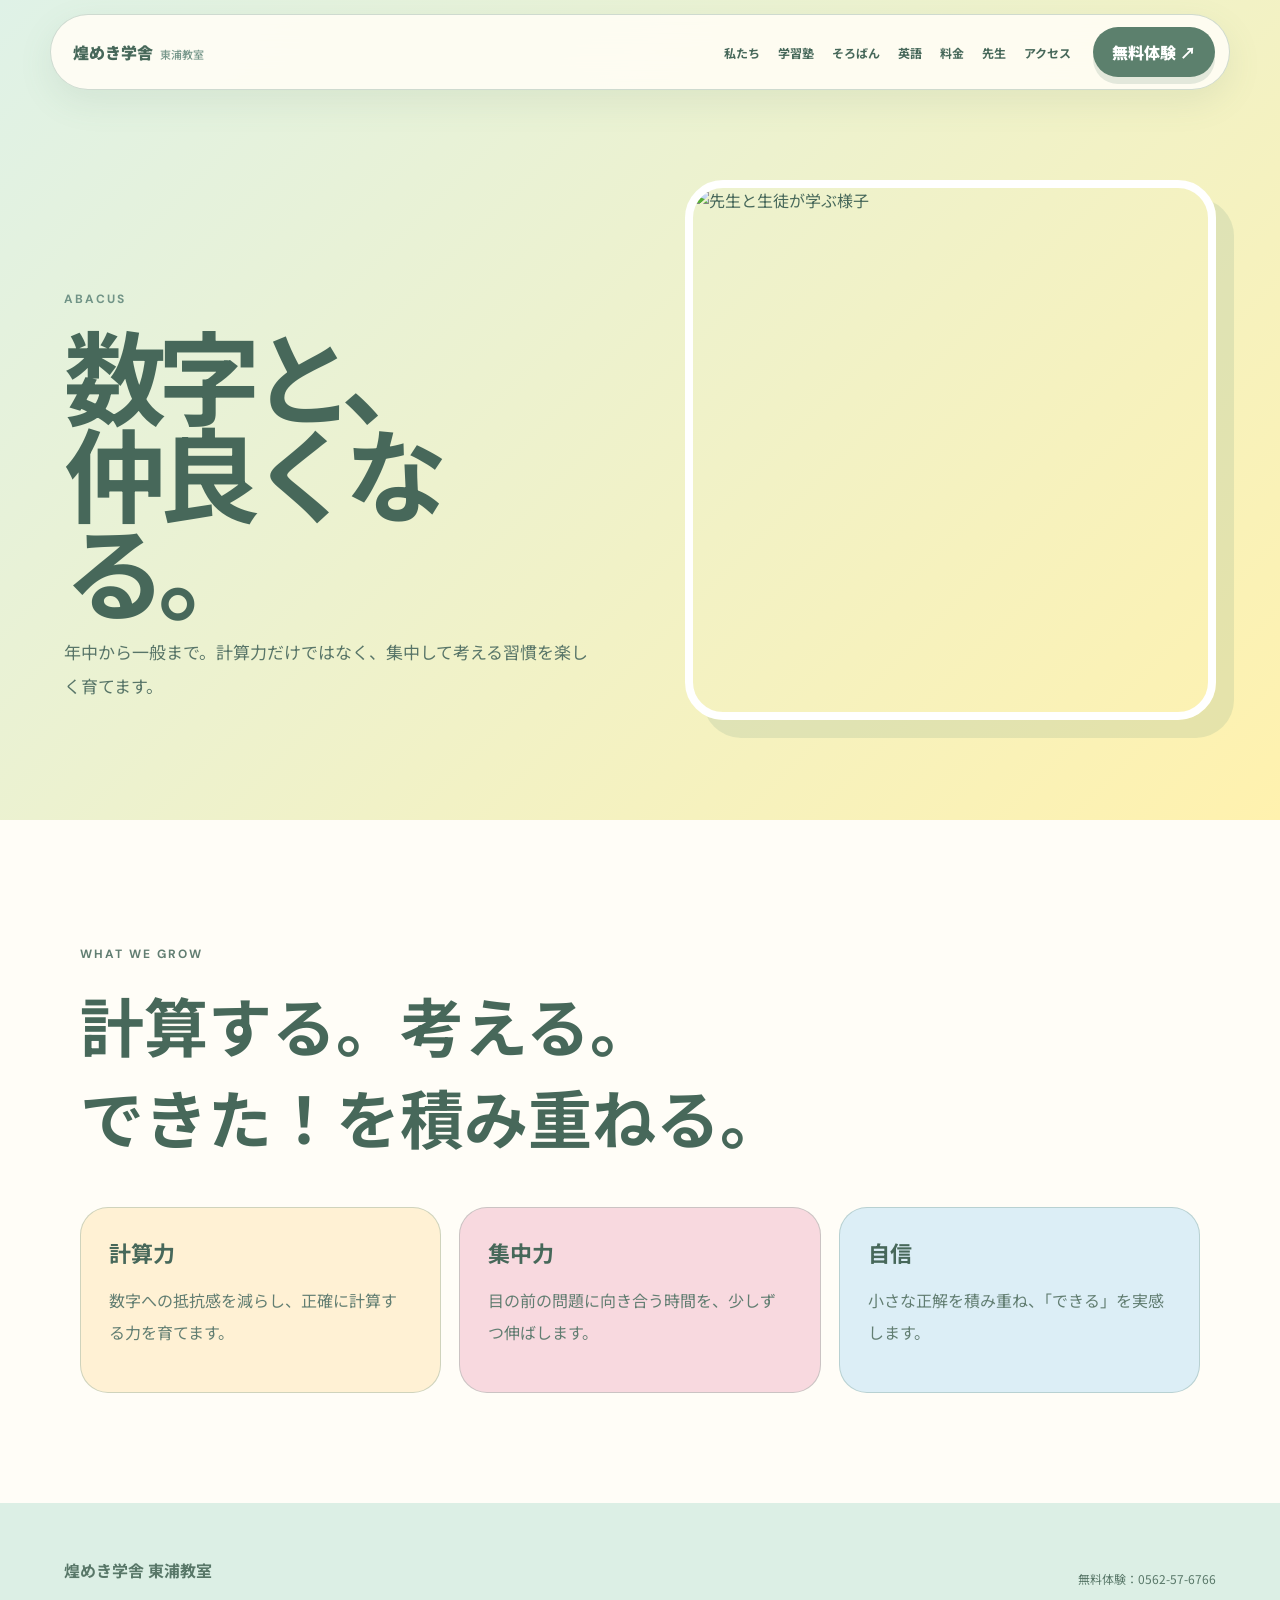
==== abacus.html @ 32fe909f "Add abacus page" ====
<!doctype html><html lang="ja"><head><meta charset="utf-8"><meta name="viewport" content="width=device-width,initial-scale=1"><title>そろばん｜煌めき学舎 東浦教室</title><link rel="stylesheet" href="style.css"></head><body><header class="nav"><a class="brand" href="index.html">煌めき学舎<span>東浦教室</span></a><nav><a href="about.html">私たち</a><a href="study.html">学習塾</a><a href="abacus.html">そろばん</a><a href="english.html">英語</a><a href="price.html">料金</a><a href="teacher.html">先生</a><a href="access.html">アクセス</a></nav><a class="cta" href="tel:0562-57-6766">無料体験 ↗</a><button class="menu">☰</button></header><main><section class="page-hero"><div class="reveal"><p class="eyebrow">ABACUS</p><h1>数字と、<br>仲良くなる。</h1><p class="lead">年中から一般まで。計算力だけではなく、集中して考える習慣を楽しく育てます。</p></div><div class="page-photo"><img src="https://images.pexels.com/photos/8617622/pexels-photo-8617622.jpeg?auto=compress&cs=tinysrgb&w=1400" alt="先生と生徒が学ぶ様子"></div></section><section class="content"><p class="eyebrow">WHAT WE GROW</p><h2>計算する。考える。<br><em>できた！を積み重ねる。</em></h2><div class="info-grid"><article class="info-card"><h3>計算力</h3><p>数字への抵抗感を減らし、正確に計算する力を育てます。</p></article><article class="info-card"><h3>集中力</h3><p>目の前の問題に向き合う時間を、少しずつ伸ばします。</p></article><article class="info-card"><h3>自信</h3><p>小さな正解を積み重ね、「できる」を実感します。</p></article></div></section></main><footer><b>煌めき学舎 東浦教室</b><p>無料体験：0562-57-6766</p></footer><script src="script.js"></script></body></html>
---- style.css ----
@import url('https://fonts.googleapis.com/css2?family=DM+Sans:wght@500;700&family=Noto+Sans+JP:wght@400;500;700;900&display=swap');:root{--ink:#47685a;--deep:#5c806d;--paper:#fffdf7;--yellow:#ffe48d;--mint:#dff2e7;--pink:#f8d9df;--blue:#dceef6;--cream:#fff1d4;--line:#71978955;--ease:cubic-bezier(.2,.8,.2,1)}*{box-sizing:border-box}html{scroll-behavior:smooth}body{margin:0;background:var(--paper);color:var(--ink);font-family:'Noto Sans JP',sans-serif;overflow-x:hidden}a{color:inherit;text-decoration:none}img{display:block;width:100%;height:100%;object-fit:cover}.nav{position:fixed;z-index:50;top:14px;left:50%;transform:translateX(-50%);width:min(1180px,calc(100% - 28px));display:flex;align-items:center;gap:22px;padding:12px 14px 12px 22px;background:#fffdf5e9;border:1px solid var(--line);border-radius:999px;backdrop-filter:blur(18px);box-shadow:0 12px 35px #5c806d1c}.brand{font-weight:900;font-size:16px;white-space:nowrap}.brand span{font-weight:500;font-size:11px;margin-left:7px;color:#77978b}.nav nav{display:flex;gap:18px;margin-left:auto}.nav nav a{font-size:12px;font-weight:700;transition:.25s}.nav nav a:hover{color:#df8797}.cta{display:inline-flex;align-items:center;justify-content:center;padding:13px 19px;background:var(--deep);color:#fff;border-radius:999px;font-weight:900;white-space:nowrap;transition:.35s var(--ease);box-shadow:0 7px 0 #486c5a25}.cta:hover{transform:translateY(-4px)}.menu{display:none;border:0;background:transparent;color:var(--ink);font-size:23px}.hero{min-height:920px;padding:155px max(5vw,30px) 90px;display:grid;grid-template-columns:minmax(0,1fr) minmax(420px,1fr);gap:6vw;align-items:center;background:linear-gradient(135deg,var(--mint),#fff2ae 48%,var(--pink));position:relative;overflow:hidden}.hero:before,.hero:after{content:"";position:absolute;border-radius:50%;filter:blur(2px);pointer-events:none}.hero:before{width:280px;height:280px;background:#fff6c7;right:-60px;top:120px}.hero:after{width:160px;height:160px;background:#cce9f3;left:4%;bottom:-40px}.hero-copy{max-width:650px;margin-left:auto;position:relative;z-index:2}.eyebrow{font:700 12px 'DM Sans',sans-serif;letter-spacing:.17em;color:#719487}.hero h1{font-size:clamp(64px,9vw,126px);line-height:.92;letter-spacing:-.08em;margin:25px 0 30px;font-weight:900;color:var(--ink)}em{font-style:normal;position:relative;z-index:0}.hero h1 em:after,.section h2 em:after{content:"";position:absolute;z-index:-1;left:-2%;right:-4%;bottom:5%;height:17%;background:var(--yellow);border-radius:12px}.lead{font-size:17px;line-height:2;color:#587568;max-width:570px}.hero-actions{display:flex;gap:22px;align-items:center;margin-top:30px}.text-link{font-weight:900;font-size:13px}.hero-visual{height:650px;position:relative;max-width:680px}.photo{overflow:hidden;border:8px solid white;border-radius:38px;box-shadow:18px 20px 0 #5f887426}.photo-main{height:590px;transform:rotate(2deg)}.photo-small{position:absolute;width:260px;height:220px;left:-55px;bottom:-20px;transform:rotate(-5deg);z-index:3}.sticker{position:absolute;right:-20px;top:45px;background:var(--yellow);width:135px;height:135px;border-radius:50%;display:grid;place-items:center;text-align:center;font-weight:900;line-height:1.35;transform:rotate(9deg);z-index:4}.marquee{overflow:hidden;background:var(--deep);color:white;padding:18px 0;white-space:nowrap}.marquee div{display:flex;width:max-content;gap:30px;animation:marquee 24s linear infinite}.marquee span{font-size:clamp(22px,3vw,38px);font-weight:900}.marquee b{color:var(--yellow)}.section{padding:135px 5vw}.story{background:var(--paper)}.story-intro{width:min(700px,100%);margin:0 auto 80px;text-align:center}.section h2{font-size:clamp(50px,7vw,92px);line-height:1.02;letter-spacing:-.07em;margin:18px 0 25px;color:var(--ink)}.story-intro p:last-child{line-height:2;color:#648073}.story-grid{width:min(1180px,100%);margin:auto;display:grid;grid-template-columns:1.05fr .8fr .7fr;gap:28px;align-items:end}.story-card{position:relative;border-radius:34px;overflow:hidden;box-shadow:12px 14px 0 #f1cf68}.story-card.tall{height:610px}.story-card.offset{height:390px;transform:translateY(70px) rotate(-2deg);box-shadow:12px 14px 0 #9ac9b2}.story-card img{transition:transform 1.2s var(--ease)}.story-card:hover img{transform:scale(1.07)}.story-card span{position:absolute;left:18px;bottom:18px;background:#fff;border-radius:999px;padding:9px 13px;font-size:11px;font-weight:900}.story-word{font-size:clamp(42px,5vw,74px);font-weight:900;line-height:1.03;padding-bottom:35px}.story-word em{color:#df8998}.choice{background:var(--cream)}.section-head{width:min(1160px,100%);margin:auto  auto 55px}.choice-grid{width:min(1180px,100%);margin:auto;display:grid;grid-template-columns:1.25fr .9fr .9fr;gap:18px}.choice-card{background:#fff;border:1px solid var(--line);border-radius:30px;overflow:hidden;transition:.5s var(--ease)}.choice-card:hover{transform:translateY(-12px) rotate(-1deg);box-shadow:12px 14px 0 #71978926}.choice-card img{height:290px}.choice-card.large img{height:390px}.choice-card div{padding:22px}.choice-card small{font:700 10px 'DM Sans';color:#799a8d;letter-spacing:.12em}.choice-card h3{font-size:32px;margin:8px 0;color:var(--ink)}.choice-card p{margin:0;line-height:1.9;color:#698074;font-size:13px}.flexible{background:var(--mint);display:grid;grid-template-columns:1.1fr .9fr;gap:8vw;align-items:center}.flexible-image{height:650px;border-radius:38px;overflow:hidden;box-shadow:20px 20px 0 #6b927e2b}.flexible-copy{max-width:600px}.flexible-copy p{line-height:2;color:#5f7c70}.round-link{display:inline-flex;margin-top:22px;padding:14px 20px;border:1.5px solid #6f9283;border-radius:999px;background:white;font-size:13px;font-weight:900;transition:.3s}.round-link:hover{transform:translateY(-4px)}.price-teaser{background:#fffdf7}.price-panel{width:min(1180px,100%);margin:auto;padding:65px;background:linear-gradient(135deg,#fff3a8,var(--pink),var(--blue));border-radius:42px;display:grid;grid-template-columns:.8fr 1.4fr;gap:50px;align-items:center}.price-mini-grid{display:grid;grid-template-columns:1fr 1fr;gap:12px}.price-mini-grid div{background:#fff;border:1px solid var(--line);border-radius:22px;padding:20px}.price-mini-grid small,.price-mini-grid span{display:block;font-size:11px}.price-mini-grid strong{display:block;font:700 30px 'DM Sans';margin:8px 0;color:var(--deep)}.final{background:var(--blue);display:grid;grid-template-columns:1.1fr .9fr;gap:8vw;align-items:center}.final-image{height:600px;border-radius:40px;overflow:hidden;box-shadow:18px 18px 0 #7197892b}.final-copy p{line-height:2;color:#607d72}.final-copy .cta{margin-top:18px}footer{padding:55px 5vw;background:#dcefe5;display:flex;justify-content:space-between;gap:30px;color:#587768}footer p{font-size:12px}.page-hero{padding:180px 5vw 100px;background:linear-gradient(135deg,var(--mint),#fff2ae);display:grid;grid-template-columns:1fr 1fr;gap:7vw;align-items:end}.page-hero h1{font-size:clamp(58px,8vw,110px);line-height:.95;letter-spacing:-.08em;margin:18px 0}.page-photo{height:540px;border-radius:38px;overflow:hidden;border:8px solid #fff;box-shadow:18px 18px 0 #6f96812a}.content{width:min(1120px,90%);margin:auto;padding:110px 0}.content h2{font-size:clamp(38px,5vw,68px);margin:0 0 25px}.content p{line-height:2;color:#627e72}.info-grid{display:grid;grid-template-columns:repeat(3,1fr);gap:18px;margin-top:45px}.info-card{padding:28px;border-radius:28px;background:var(--cream);border:1px solid var(--line)}.info-card:nth-child(2){background:var(--pink)}.info-card:nth-child(3){background:var(--blue)}.info-card h3{font-size:22px;margin:0 0 10px}.price-table{margin-top:45px;border:1px solid var(--line);border-radius:28px;overflow:hidden;background:white}.price-row{display:grid;grid-template-columns:1fr 1fr 1.5fr;padding:22px 25px;border-top:1px solid #71978933}.price-row:first-child{border-top:0;background:var(--mint);font-weight:900}.price-row strong{font-size:25px;color:var(--deep)}.gallery{display:grid;grid-template-columns:1fr 1fr;gap:20px;margin-top:60px}.gallery .g{height:360px;border-radius:30px;overflow:hidden}.gallery .g:nth-child(2){transform:translateY(60px)}.gallery .g:nth-child(3){height:450px}.faq details{border-top:1px solid var(--line);padding:20px 0}.faq summary{font-weight:900;cursor:pointer}.reveal{opacity:0;transform:translateY(35px);transition:.9s var(--ease)}.reveal.show{opacity:1;transform:none}@keyframes marquee{to{transform:translateX(-50%)}}@media(max-width:900px){.nav{padding-left:16px}.nav nav,.nav>.cta{display:none}.menu{display:block;margin-left:auto}.hero,.page-hero,.flexible,.final{grid-template-columns:1fr}.hero{padding:125px 20px 70px}.hero-copy{margin:0}.hero-visual{height:540px}.photo-main{height:500px}.photo-small{width:190px;height:160px;left:-10px}.sticker{right:0;top:20px;width:105px;height:105px}.section{padding:90px 20px}.story-grid,.choice-grid,.info-grid{grid-template-columns:1fr}.story-card.tall{height:520px}.story-card.offset{height:360px;transform:none}.story-word{padding:25px 0}.choice-card.large img,.choice-card img{height:300px}.flexible-image,.final-image{height:440px}.price-panel{grid-template-columns:1fr;padding:35px}.page-hero{padding:130px 20px 70px}.page-photo{height:430px}.gallery{grid-template-columns:1fr}.gallery .g:nth-child(2){transform:none}.price-row{grid-template-columns:1fr;gap:7px}.content{padding:75px 0}footer{display:block;padding:40px 20px}}@media(prefers-reduced-motion:reduce){*,*:before,*:after{animation:none!important;transition:none!important}}
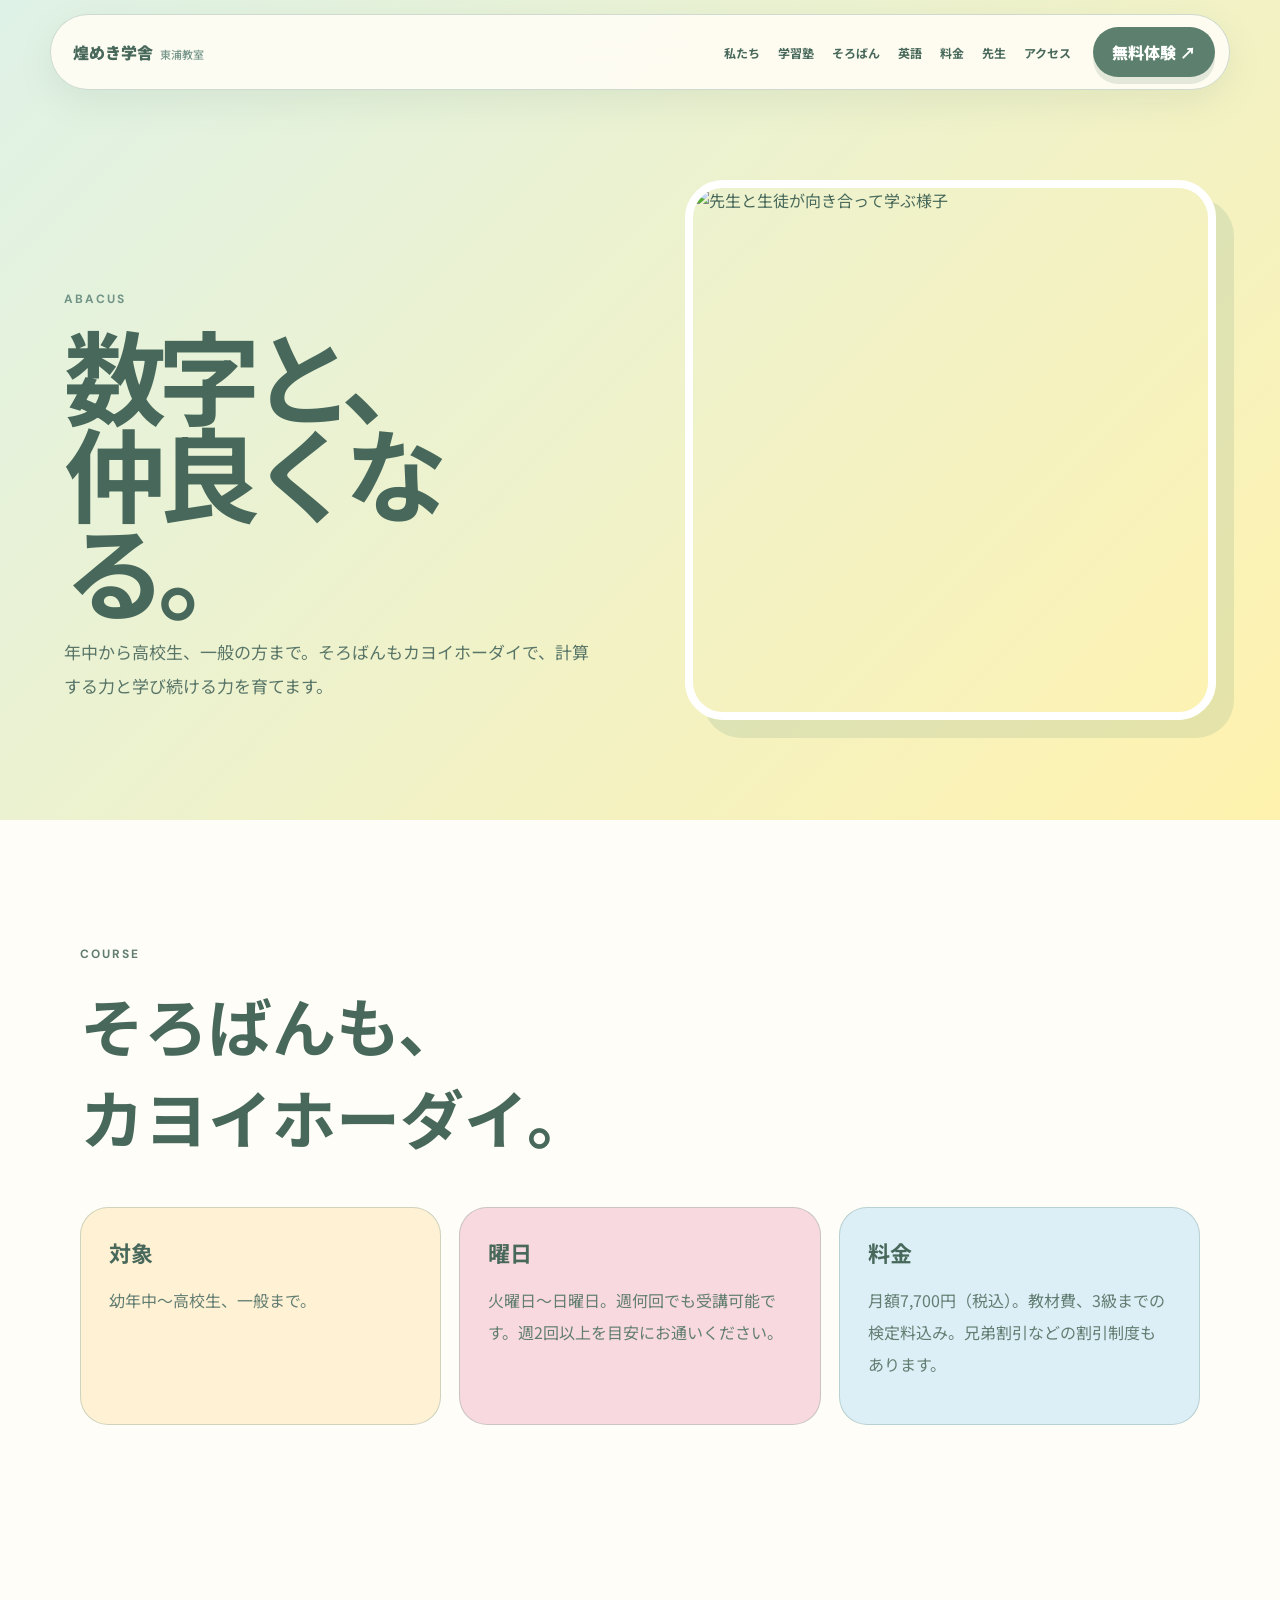
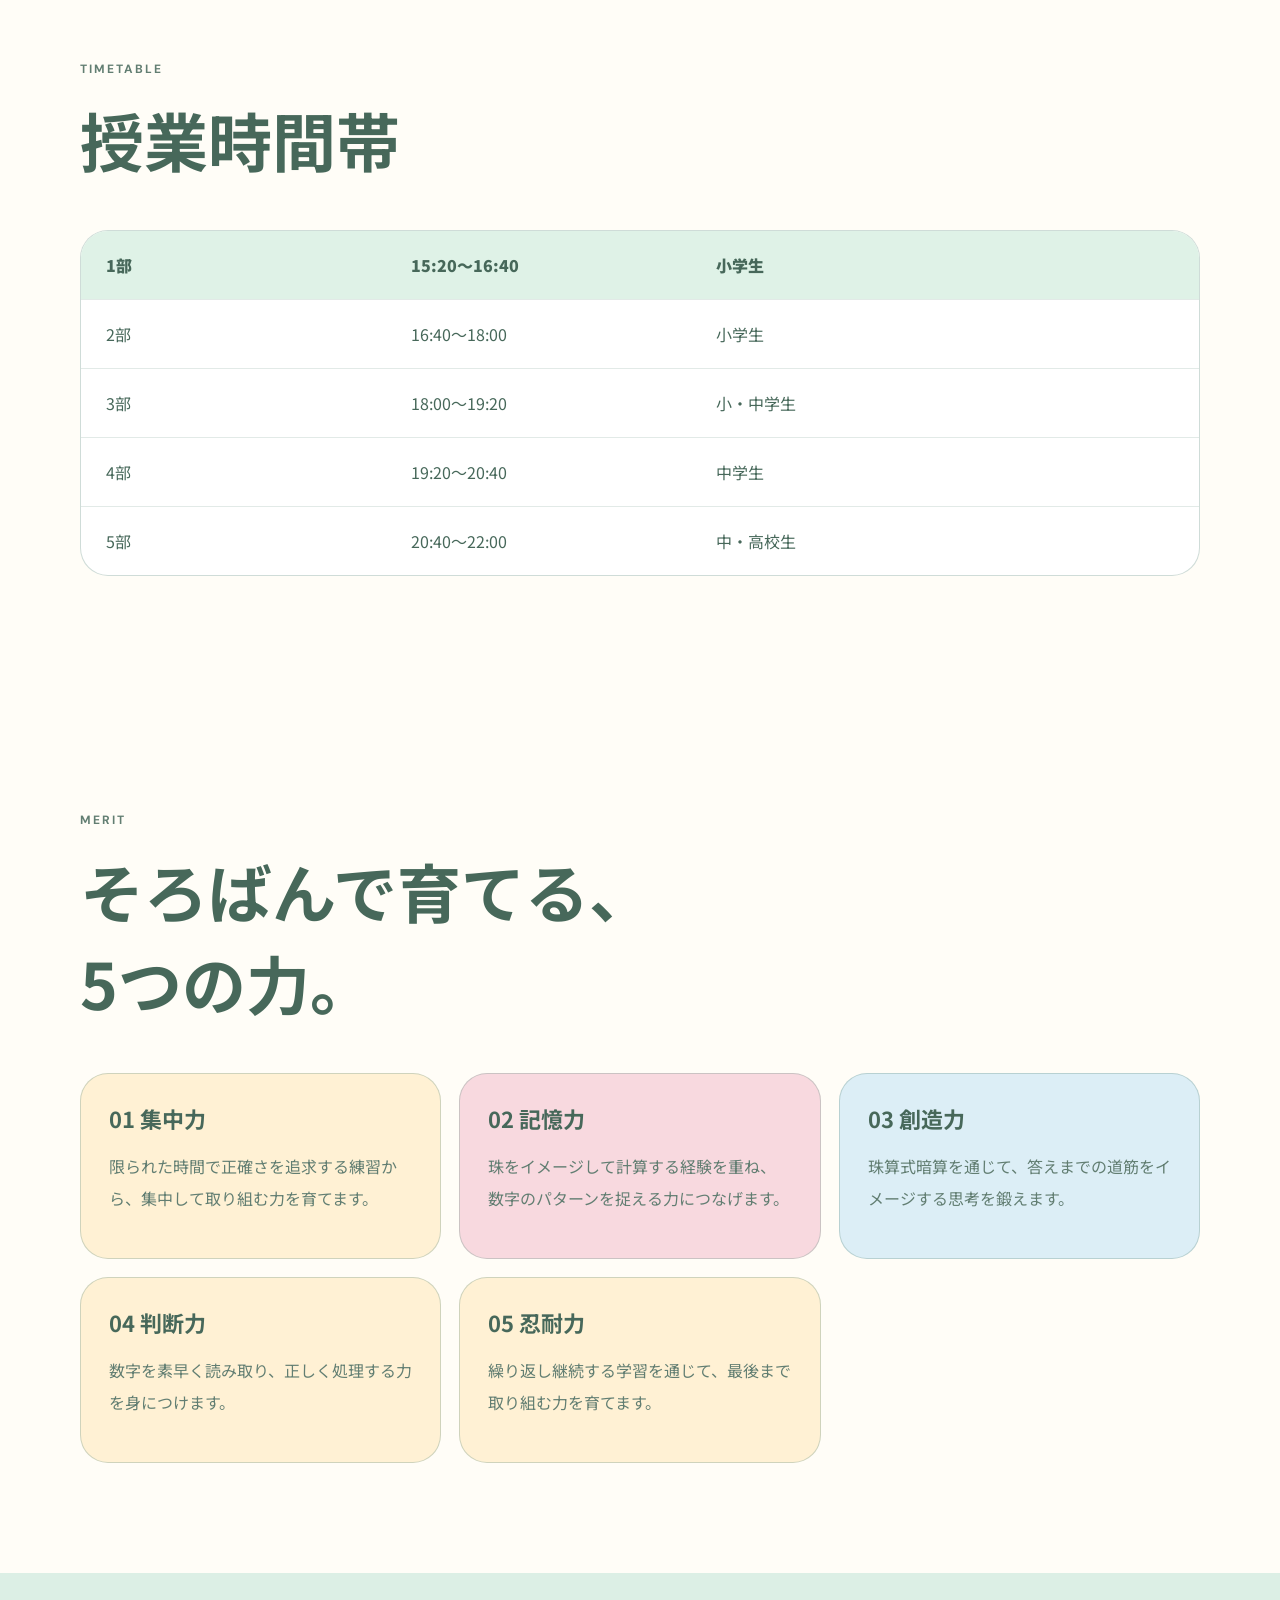
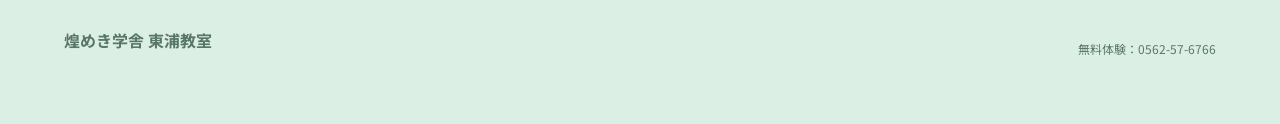
==== commit 225be2a6: "Expand abacus page with official details" ====
--- a/abacus.html
+++ b/abacus.html
@@ -1 +1 @@
-<!doctype html><html lang="ja"><head><meta charset="utf-8"><meta name="viewport" content="width=device-width,initial-scale=1"><title>そろばん｜煌めき学舎 東浦教室</title><link rel="stylesheet" href="style.css"></head><body><header class="nav"><a class="brand" href="index.html">煌めき学舎<span>東浦教室</span></a><nav><a href="about.html">私たち</a><a href="study.html">学習塾</a><a href="abacus.html">そろばん</a><a href="english.html">英語</a><a href="price.html">料金</a><a href="teacher.html">先生</a><a href="access.html">アクセス</a></nav><a class="cta" href="tel:0562-57-6766">無料体験 ↗</a><button class="menu">☰</button></header><main><section class="page-hero"><div class="reveal"><p class="eyebrow">ABACUS</p><h1>数字と、<br>仲良くなる。</h1><p class="lead">年中から一般まで。計算力だけではなく、集中して考える習慣を楽しく育てます。</p></div><div class="page-photo"><img src="https://images.pexels.com/photos/8617622/pexels-photo-8617622.jpeg?auto=compress&cs=tinysrgb&w=1400" alt="先生と生徒が学ぶ様子"></div></section><section class="content"><p class="eyebrow">WHAT WE GROW</p><h2>計算する。考える。<br><em>できた！を積み重ねる。</em></h2><div class="info-grid"><article class="info-card"><h3>計算力</h3><p>数字への抵抗感を減らし、正確に計算する力を育てます。</p></article><article class="info-card"><h3>集中力</h3><p>目の前の問題に向き合う時間を、少しずつ伸ばします。</p></article><article class="info-card"><h3>自信</h3><p>小さな正解を積み重ね、「できる」を実感します。</p></article></div></section></main><footer><b>煌めき学舎 東浦教室</b><p>無料体験：0562-57-6766</p></footer><script src="script.js"></script></body></html>+<!doctype html><html lang="ja"><head><meta charset="utf-8"><meta name="viewport" content="width=device-width,initial-scale=1"><title>そろばん｜煌めき学舎 東浦教室</title><meta name="description" content="年中から一般まで。週何回でも通える煌めき学舎のそろばん教室。計算力だけでなく集中力、記憶力、判断力などを育てます。"><link rel="stylesheet" href="style.css"></head><body><header class="nav"><a class="brand" href="index.html">煌めき学舎<span>東浦教室</span></a><nav><a href="about.html">私たち</a><a href="study.html">学習塾</a><a href="abacus.html">そろばん</a><a href="english.html">英語</a><a href="price.html">料金</a><a href="teacher.html">先生</a><a href="access.html">アクセス</a></nav><a class="cta" href="tel:0562-57-6766">無料体験 ↗</a><button class="menu">☰</button></header><main><section class="page-hero"><div class="reveal"><p class="eyebrow">ABACUS</p><h1>数字と、<br><em>仲良くなる。</em></h1><p class="lead">年中から高校生、一般の方まで。そろばんもカヨイホーダイで、計算する力と学び続ける力を育てます。</p></div><div class="page-photo parallax" data-speed=".08"><img src="assets/one-to-one.webp" alt="先生と生徒が向き合って学ぶ様子"></div></section><section class="content"><p class="eyebrow">COURSE</p><h2>そろばんも、<br><em>カヨイホーダイ。</em></h2><div class="info-grid"><article class="info-card"><h3>対象</h3><p>幼年中〜高校生、一般まで。</p></article><article class="info-card"><h3>曜日</h3><p>火曜日〜日曜日。週何回でも受講可能です。週2回以上を目安にお通いください。</p></article><article class="info-card"><h3>料金</h3><p>月額7,700円（税込）。教材費、3級までの検定料込み。兄弟割引などの割引制度もあります。</p></article></div></section><section class="content"><p class="eyebrow">TIMETABLE</p><h2>授業時間帯</h2><div class="price-table"><div class="price-row"><span>1部</span><span>15:20〜16:40</span><span>小学生</span></div><div class="price-row"><span>2部</span><span>16:40〜18:00</span><span>小学生</span></div><div class="price-row"><span>3部</span><span>18:00〜19:20</span><span>小・中学生</span></div><div class="price-row"><span>4部</span><span>19:20〜20:40</span><span>中学生</span></div><div class="price-row"><span>5部</span><span>20:40〜22:00</span><span>中・高校生</span></div></div></section><section class="content"><p class="eyebrow">MERIT</p><h2>そろばんで育てる、<br><em>5つの力。</em></h2><div class="info-grid"><article class="info-card"><h3>01 集中力</h3><p>限られた時間で正確さを追求する練習から、集中して取り組む力を育てます。</p></article><article class="info-card"><h3>02 記憶力</h3><p>珠をイメージして計算する経験を重ね、数字のパターンを捉える力につなげます。</p></article><article class="info-card"><h3>03 創造力</h3><p>珠算式暗算を通じて、答えまでの道筋をイメージする思考を鍛えます。</p></article><article class="info-card"><h3>04 判断力</h3><p>数字を素早く読み取り、正しく処理する力を身につけます。</p></article><article class="info-card"><h3>05 忍耐力</h3><p>繰り返し継続する学習を通じて、最後まで取り組む力を育てます。</p></article></div></section></main><footer><b>煌めき学舎 東浦教室</b><p>無料体験：0562-57-6766</p></footer><script src="script.js"></script></body></html>
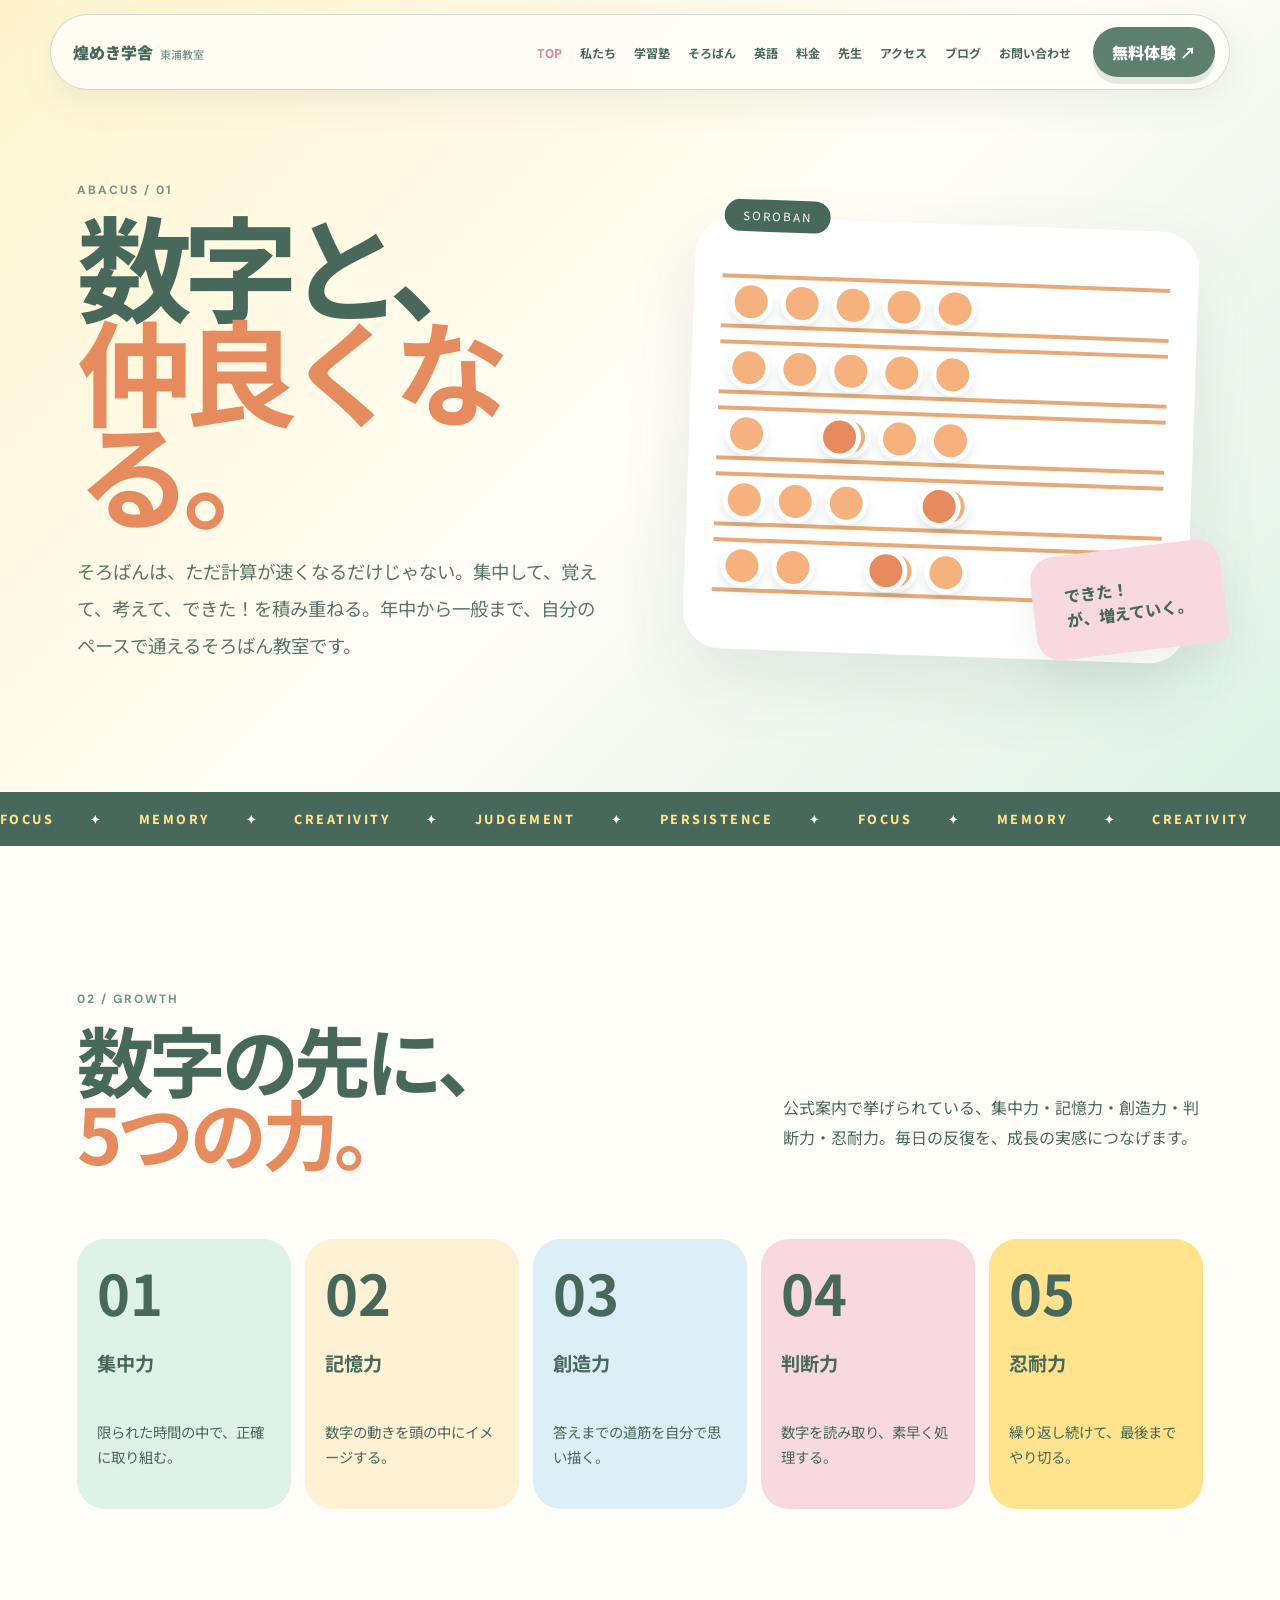
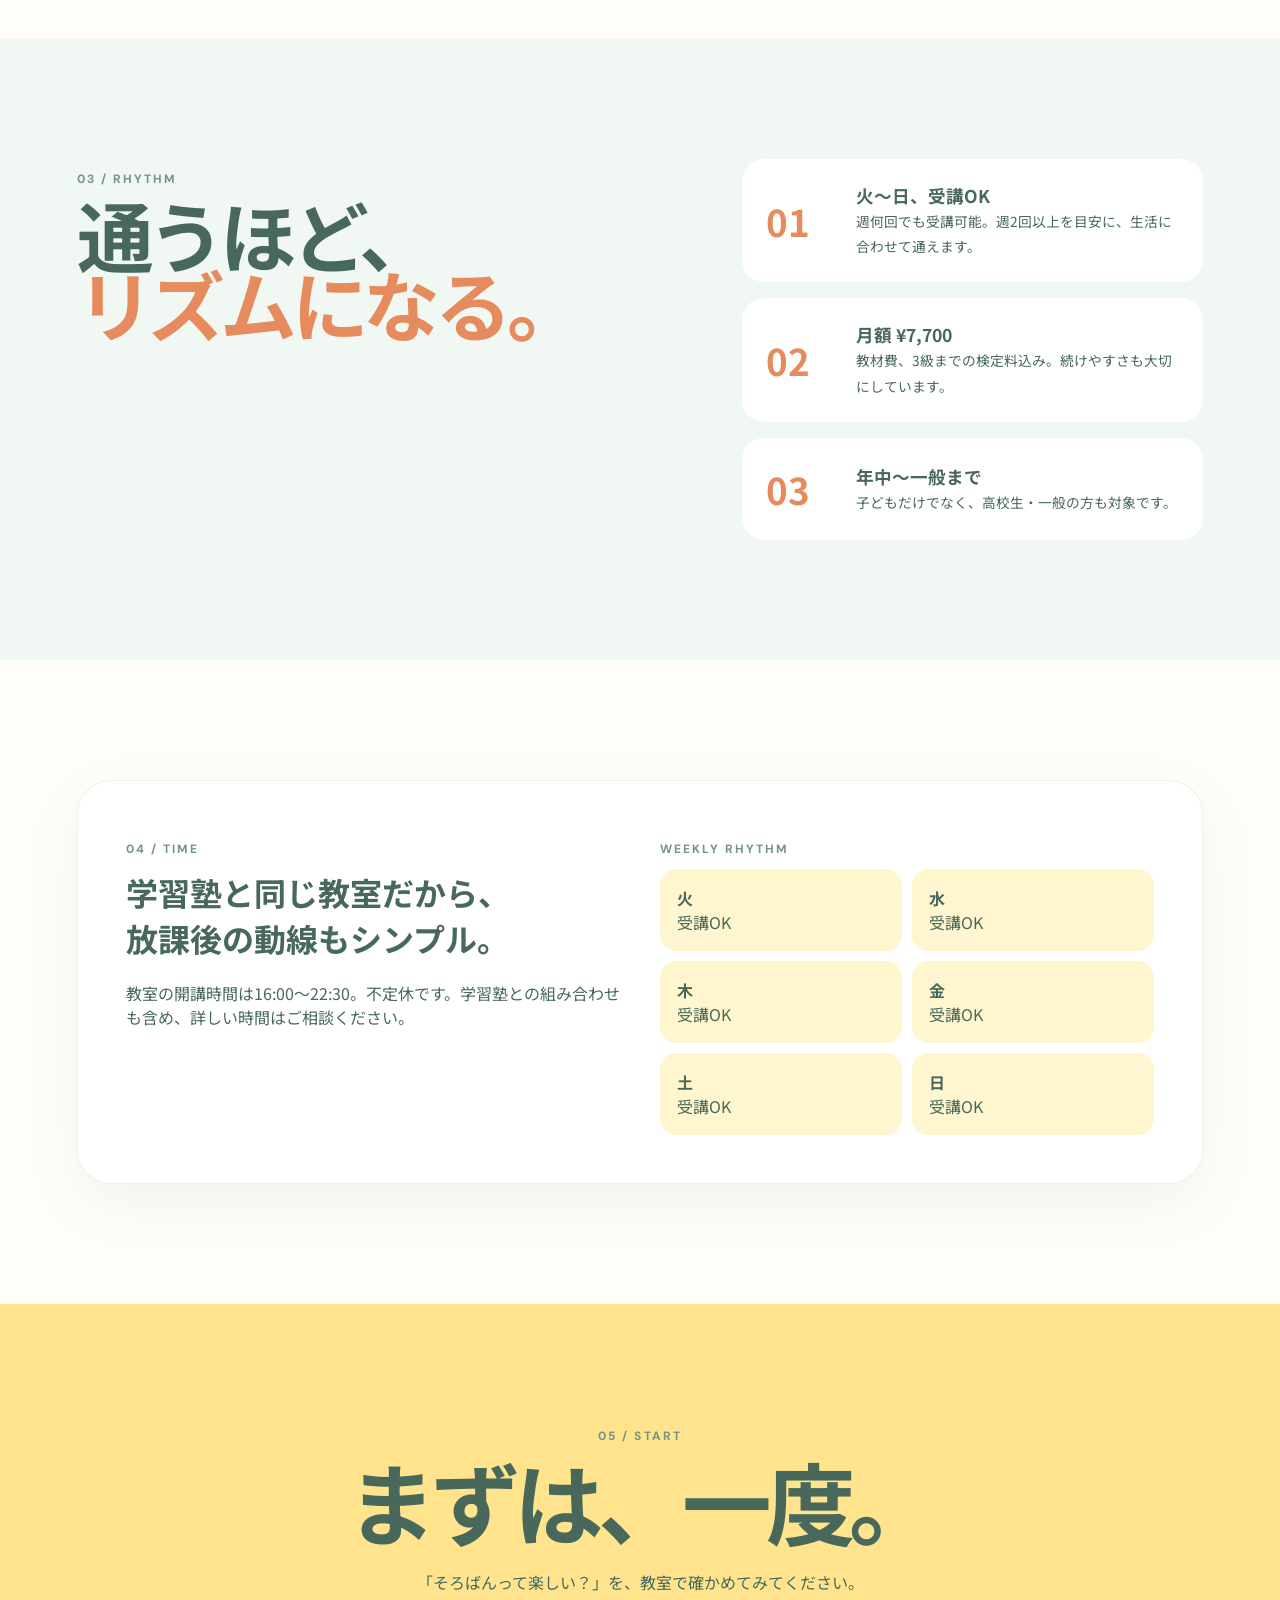
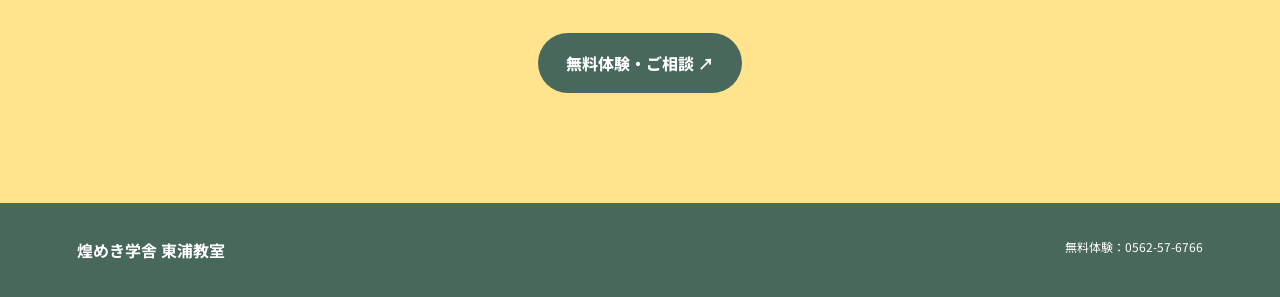
==== commit db627322: "Redesign abacus page as playful rhythm experience" ====
--- a/abacus.html
+++ b/abacus.html
@@ -1 +1,3 @@
-<!doctype html><html lang="ja"><head><meta charset="utf-8"><meta name="viewport" content="width=device-width,initial-scale=1"><title>そろばん｜煌めき学舎 東浦教室</title><meta name="description" content="年中から一般まで。週何回でも通える煌めき学舎のそろばん教室。計算力だけでなく集中力、記憶力、判断力などを育てます。"><link rel="stylesheet" href="style.css"></head><body><header class="nav"><a class="brand" href="index.html">煌めき学舎<span>東浦教室</span></a><nav><a href="about.html">私たち</a><a href="study.html">学習塾</a><a href="abacus.html">そろばん</a><a href="english.html">英語</a><a href="price.html">料金</a><a href="teacher.html">先生</a><a href="access.html">アクセス</a></nav><a class="cta" href="tel:0562-57-6766">無料体験 ↗</a><button class="menu">☰</button></header><main><section class="page-hero"><div class="reveal"><p class="eyebrow">ABACUS</p><h1>数字と、<br><em>仲良くなる。</em></h1><p class="lead">年中から高校生、一般の方まで。そろばんもカヨイホーダイで、計算する力と学び続ける力を育てます。</p></div><div class="page-photo parallax" data-speed=".08"><img src="assets/one-to-one.webp" alt="先生と生徒が向き合って学ぶ様子"></div></section><section class="content"><p class="eyebrow">COURSE</p><h2>そろばんも、<br><em>カヨイホーダイ。</em></h2><div class="info-grid"><article class="info-card"><h3>対象</h3><p>幼年中〜高校生、一般まで。</p></article><article class="info-card"><h3>曜日</h3><p>火曜日〜日曜日。週何回でも受講可能です。週2回以上を目安にお通いください。</p></article><article class="info-card"><h3>料金</h3><p>月額7,700円（税込）。教材費、3級までの検定料込み。兄弟割引などの割引制度もあります。</p></article></div></section><section class="content"><p class="eyebrow">TIMETABLE</p><h2>授業時間帯</h2><div class="price-table"><div class="price-row"><span>1部</span><span>15:20〜16:40</span><span>小学生</span></div><div class="price-row"><span>2部</span><span>16:40〜18:00</span><span>小学生</span></div><div class="price-row"><span>3部</span><span>18:00〜19:20</span><span>小・中学生</span></div><div class="price-row"><span>4部</span><span>19:20〜20:40</span><span>中学生</span></div><div class="price-row"><span>5部</span><span>20:40〜22:00</span><span>中・高校生</span></div></div></section><section class="content"><p class="eyebrow">MERIT</p><h2>そろばんで育てる、<br><em>5つの力。</em></h2><div class="info-grid"><article class="info-card"><h3>01 集中力</h3><p>限られた時間で正確さを追求する練習から、集中して取り組む力を育てます。</p></article><article class="info-card"><h3>02 記憶力</h3><p>珠をイメージして計算する経験を重ね、数字のパターンを捉える力につなげます。</p></article><article class="info-card"><h3>03 創造力</h3><p>珠算式暗算を通じて、答えまでの道筋をイメージする思考を鍛えます。</p></article><article class="info-card"><h3>04 判断力</h3><p>数字を素早く読み取り、正しく処理する力を身につけます。</p></article><article class="info-card"><h3>05 忍耐力</h3><p>繰り返し継続する学習を通じて、最後まで取り組む力を育てます。</p></article></div></section></main><footer><b>煌めき学舎 東浦教室</b><p>無料体験：0562-57-6766</p></footer><script src="script.js"></script></body></html>+<!doctype html><html lang="ja"><head><meta charset="utf-8"><meta name="viewport" content="width=device-width,initial-scale=1"><title>そろばん｜煌めき学舎 東浦教室</title><meta name="description" content="年中から一般まで。週何回でも通える煌めき学舎のそろばん教室。計算力だけでなく集中力、記憶力、判断力などを育てます。"><link rel="stylesheet" href="style.css"><style>
+.ab-page{background:#fffdf7}.ab-hero{min-height:88vh;padding:150px 6vw 90px;display:grid;grid-template-columns:1fr 1fr;gap:6vw;align-items:center;background:linear-gradient(135deg,#fff6cf 0%,#fffdf7 52%,#dff2e7 100%);overflow:hidden}.ab-copy h1{font-size:clamp(4rem,9vw,8.8rem);line-height:.9;letter-spacing:-.08em;margin:14px 0 30px}.ab-copy h1 em{font-style:normal;color:#e58b5d}.ab-copy .lead{max-width:600px;font-size:1.15rem;line-height:2}.ab-visual{position:relative;min-height:480px}.abacus-art{position:absolute;inset:8% 2% auto 2%;padding:45px 28px;background:#fff;border-radius:38px;box-shadow:0 30px 70px #47685a1c;transform:rotate(2deg)}.abacus-art:before{content:'SOROBAN';position:absolute;top:-18px;left:28px;padding:8px 18px;border-radius:999px;background:#47685a;color:#fff;font-size:.72rem;letter-spacing:.18em}.rod{height:54px;margin:12px 0;border-top:4px solid #e7a978;border-bottom:4px solid #e7a978;display:flex;align-items:center;gap:0}.bead{width:43px;height:43px;border-radius:50%;background:#f5b27e;border:5px solid #fff;box-shadow:0 5px 10px #47685a22;margin-left:8px;transition:transform .4s}.rod:nth-child(3) .bead:nth-child(2),.rod:nth-child(4) .bead:nth-child(4),.rod:nth-child(5) .bead:nth-child(3),.rod:nth-child(6) .bead:nth-child(5){transform:translateX(42px);background:#e58b5d}.ab-note{position:absolute;right:-4%;bottom:3%;background:#f8d9df;padding:28px 32px;border-radius:24px 24px 8px 24px;font-weight:800;transform:rotate(-7deg);box-shadow:0 20px 45px #47685a18}.ab-marquee{overflow:hidden;border-block:1px solid #47685a18;background:#47685a;color:#fff}.ab-marquee>div{display:flex;width:max-content;gap:36px;padding:17px 0;animation:abrun 22s linear infinite;font-size:.78rem;letter-spacing:.2em;font-weight:800}.ab-marquee span:nth-child(odd){color:#ffe48d}@keyframes abrun{to{transform:translateX(-50%)}}.ab-rhythm{padding:130px 6vw}.ab-rhythm-head{display:flex;justify-content:space-between;align-items:end;gap:30px;margin-bottom:70px}.ab-rhythm-head h2{font-size:clamp(3rem,6vw,6rem);line-height:.95;letter-spacing:-.06em;margin:0}.ab-rhythm-head h2 em{font-style:normal;color:#e58b5d}.ab-rhythm-head p{max-width:420px;line-height:1.9}.ab-powers{display:grid;grid-template-columns:repeat(5,1fr);gap:14px}.ab-power{min-height:270px;padding:25px 20px;border-radius:28px;display:flex;flex-direction:column;justify-content:space-between;transition:.35s;position:relative;overflow:hidden}.ab-power:hover{transform:translateY(-10px) rotate(-1deg)}.ab-power:nth-child(1){background:#dff2e7}.ab-power:nth-child(2){background:#fff1d4}.ab-power:nth-child(3){background:#dceef6}.ab-power:nth-child(4){background:#f8d9df}.ab-power:nth-child(5){background:#ffe48d}.ab-power b{font-size:3.5rem;line-height:1}.ab-power strong{font-size:1.2rem}.ab-power p{font-size:.9rem;line-height:1.7}.ab-flow{padding:120px 6vw;background:#f1f7f3}.ab-flow-grid{display:grid;grid-template-columns:1.1fr .9fr;gap:8vw;align-items:start}.ab-flow h2{font-size:clamp(3rem,6vw,6.5rem);line-height:.9;letter-spacing:-.07em;margin:0}.ab-flow h2 em{font-style:normal;color:#e58b5d}.ab-steps{display:grid;gap:16px}.ab-step{display:grid;grid-template-columns:70px 1fr;gap:20px;align-items:center;padding:24px;background:#fff;border-radius:22px}.ab-step b{font-size:2.3rem;color:#e58b5d}.ab-step strong{display:block;font-size:1.1rem}.ab-step span{font-size:.86rem;line-height:1.7}.ab-info{padding:120px 6vw}.ab-info-box{display:grid;grid-template-columns:1fr 1fr;gap:40px;background:#fff;border:1px solid #47685a18;border-radius:34px;padding:48px;box-shadow:0 20px 60px #47685a10}.ab-info-box h3{font-size:2rem;margin:0 0 20px}.ab-time{display:grid;grid-template-columns:repeat(2,1fr);gap:10px}.ab-time div{padding:17px;border-radius:16px;background:#fff6cf}.ab-cta{padding:110px 6vw;text-align:center;background:#ffe48d}.ab-cta h2{font-size:clamp(3.2rem,7vw,7rem);line-height:.9;margin:0 0 28px;letter-spacing:-.07em}.ab-cta h2 em{font-style:normal;color:#47685a}.ab-cta p{line-height:1.8}.ab-cta a{display:inline-block;margin-top:20px;padding:18px 28px;border-radius:999px;background:#47685a;color:#fff;text-decoration:none;font-weight:800}.ab-footer{padding:35px 6vw;background:#47685a;color:#fff;display:flex;justify-content:space-between}.ab-footer p{margin:0}@media(max-width:800px){.ab-hero{grid-template-columns:1fr;padding-top:125px}.ab-visual{min-height:360px}.abacus-art{padding:28px 12px}.bead{width:31px;height:31px}.rod{height:43px}.ab-powers{grid-template-columns:repeat(2,1fr)}.ab-rhythm-head,.ab-flow-grid,.ab-info-box{grid-template-columns:1fr;display:grid}.ab-info-box{padding:25px}.ab-time{grid-template-columns:1fr}.ab-flow,.ab-rhythm,.ab-info{padding:80px 5vw}.ab-footer{display:block}.ab-note{right:0}}
+</style></head><body class="ab-page"><header class="nav"><a class="brand" href="index.html">煌めき学舎<span>東浦教室</span></a><nav><a href="about.html">私たち</a><a href="study.html">学習塾</a><a href="abacus.html">そろばん</a><a href="english.html">英語</a><a href="price.html">料金</a><a href="teacher.html">先生</a><a href="access.html">アクセス</a></nav><a class="cta" href="tel:0562-57-6766">無料体験 ↗</a><button class="menu">☰</button></header><main><section class="ab-hero"><div class="ab-copy reveal"><p class="eyebrow">ABACUS / 01</p><h1>数字と、<br><em>仲良くなる。</em></h1><p class="lead">そろばんは、ただ計算が速くなるだけじゃない。集中して、覚えて、考えて、できた！を積み重ねる。年中から一般まで、自分のペースで通えるそろばん教室です。</p></div><div class="ab-visual parallax" data-speed=".08"><div class="abacus-art"><div class="rod"><i class="bead"></i><i class="bead"></i><i class="bead"></i><i class="bead"></i><i class="bead"></i></div><div class="rod"><i class="bead"></i><i class="bead"></i><i class="bead"></i><i class="bead"></i><i class="bead"></i></div><div class="rod"><i class="bead"></i><i class="bead"></i><i class="bead"></i><i class="bead"></i><i class="bead"></i></div><div class="rod"><i class="bead"></i><i class="bead"></i><i class="bead"></i><i class="bead"></i><i class="bead"></i></div><div class="rod"><i class="bead"></i><i class="bead"></i><i class="bead"></i><i class="bead"></i><i class="bead"></i></div></div><div class="ab-note">できた！<br>が、増えていく。</div></div></section><div class="ab-marquee"><div><span>FOCUS</span><b>✦</b><span>MEMORY</span><b>✦</b><span>CREATIVITY</span><b>✦</b><span>JUDGEMENT</span><b>✦</b><span>PERSISTENCE</span><b>✦</b><span>FOCUS</span><b>✦</b><span>MEMORY</span><b>✦</b><span>CREATIVITY</span></div></div><section class="ab-rhythm"><div class="ab-rhythm-head"><div><p class="eyebrow">02 / GROWTH</p><h2>数字の先に、<br><em>5つの力。</em></h2></div><p>公式案内で挙げられている、集中力・記憶力・創造力・判断力・忍耐力。毎日の反復を、成長の実感につなげます。</p></div><div class="ab-powers"><article class="ab-power"><b>01</b><strong>集中力</strong><p>限られた時間の中で、正確に取り組む。</p></article><article class="ab-power"><b>02</b><strong>記憶力</strong><p>数字の動きを頭の中にイメージする。</p></article><article class="ab-power"><b>03</b><strong>創造力</strong><p>答えまでの道筋を自分で思い描く。</p></article><article class="ab-power"><b>04</b><strong>判断力</strong><p>数字を読み取り、素早く処理する。</p></article><article class="ab-power"><b>05</b><strong>忍耐力</strong><p>繰り返し続けて、最後までやり切る。</p></article></div></section><section class="ab-flow"><div class="ab-flow-grid"><div><p class="eyebrow">03 / RHYTHM</p><h2>通うほど、<br><em>リズムになる。</em></h2></div><div class="ab-steps"><div class="ab-step"><b>01</b><div><strong>火〜日、受講OK</strong><span>週何回でも受講可能。週2回以上を目安に、生活に合わせて通えます。</span></div></div><div class="ab-step"><b>02</b><div><strong>月額 ¥7,700</strong><span>教材費、3級までの検定料込み。続けやすさも大切にしています。</span></div></div><div class="ab-step"><b>03</b><div><strong>年中〜一般まで</strong><span>子どもだけでなく、高校生・一般の方も対象です。</span></div></div></div></div></section><section class="ab-info"><div class="ab-info-box"><div><p class="eyebrow">04 / TIME</p><h3>学習塾と同じ教室だから、<br>放課後の動線もシンプル。</h3><p>教室の開講時間は16:00〜22:30。不定休です。学習塾との組み合わせも含め、詳しい時間はご相談ください。</p></div><div><p class="eyebrow">WEEKLY RHYTHM</p><div class="ab-time"><div><b>火</b><br>受講OK</div><div><b>水</b><br>受講OK</div><div><b>木</b><br>受講OK</div><div><b>金</b><br>受講OK</div><div><b>土</b><br>受講OK</div><div><b>日</b><br>受講OK</div></div></div></div></section><section class="ab-cta"><p class="eyebrow">05 / START</p><h2>まずは、<em>一度。</em></h2><p>「そろばんって楽しい？」を、教室で確かめてみてください。</p><a href="tel:0562-57-6766">無料体験・ご相談 ↗</a></section></main><footer class="ab-footer"><b>煌めき学舎 東浦教室</b><p>無料体験：0562-57-6766</p></footer><script src="script.js"></script></body></html>
--- a/style.css
+++ b/style.css
@@ -1 +1 @@
-@import url('https://fonts.googleapis.com/css2?family=DM+Sans:wght@500;700&family=Noto+Sans+JP:wght@400;500;700;900&display=swap');:root{--ink:#47685a;--deep:#5c806d;--paper:#fffdf7;--yellow:#ffe48d;--mint:#dff2e7;--pink:#f8d9df;--blue:#dceef6;--cream:#fff1d4;--line:#71978955;--ease:cubic-bezier(.2,.8,.2,1)}*{box-sizing:border-box}html{scroll-behavior:smooth}body{margin:0;background:var(--paper);color:var(--ink);font-family:'Noto Sans JP',sans-serif;overflow-x:hidden}a{color:inherit;text-decoration:none}img{display:block;width:100%;height:100%;object-fit:cover}.nav{position:fixed;z-index:50;top:14px;left:50%;transform:translateX(-50%);width:min(1180px,calc(100% - 28px));display:flex;align-items:center;gap:22px;padding:12px 14px 12px 22px;background:#fffdf5e9;border:1px solid var(--line);border-radius:999px;backdrop-filter:blur(18px);box-shadow:0 12px 35px #5c806d1c}.brand{font-weight:900;font-size:16px;white-space:nowrap}.brand span{font-weight:500;font-size:11px;margin-left:7px;color:#77978b}.nav nav{display:flex;gap:18px;margin-left:auto}.nav nav a{font-size:12px;font-weight:700;transition:.25s}.nav nav a:hover{color:#df8797}.cta{display:inline-flex;align-items:center;justify-content:center;padding:13px 19px;background:var(--deep);color:#fff;border-radius:999px;font-weight:900;white-space:nowrap;transition:.35s var(--ease);box-shadow:0 7px 0 #486c5a25}.cta:hover{transform:translateY(-4px)}.menu{display:none;border:0;background:transparent;color:var(--ink);font-size:23px}.hero{min-height:920px;padding:155px max(5vw,30px) 90px;display:grid;grid-template-columns:minmax(0,1fr) minmax(420px,1fr);gap:6vw;align-items:center;background:linear-gradient(135deg,var(--mint),#fff2ae 48%,var(--pink));position:relative;overflow:hidden}.hero:before,.hero:after{content:"";position:absolute;border-radius:50%;filter:blur(2px);pointer-events:none}.hero:before{width:280px;height:280px;background:#fff6c7;right:-60px;top:120px}.hero:after{width:160px;height:160px;background:#cce9f3;left:4%;bottom:-40px}.hero-copy{max-width:650px;margin-left:auto;position:relative;z-index:2}.eyebrow{font:700 12px 'DM Sans',sans-serif;letter-spacing:.17em;color:#719487}.hero h1{font-size:clamp(64px,9vw,126px);line-height:.92;letter-spacing:-.08em;margin:25px 0 30px;font-weight:900;color:var(--ink)}em{font-style:normal;position:relative;z-index:0}.hero h1 em:after,.section h2 em:after{content:"";position:absolute;z-index:-1;left:-2%;right:-4%;bottom:5%;height:17%;background:var(--yellow);border-radius:12px}.lead{font-size:17px;line-height:2;color:#587568;max-width:570px}.hero-actions{display:flex;gap:22px;align-items:center;margin-top:30px}.text-link{font-weight:900;font-size:13px}.hero-visual{height:650px;position:relative;max-width:680px}.photo{overflow:hidden;border:8px solid white;border-radius:38px;box-shadow:18px 20px 0 #5f887426}.photo-main{height:590px;transform:rotate(2deg)}.photo-small{position:absolute;width:260px;height:220px;left:-55px;bottom:-20px;transform:rotate(-5deg);z-index:3}.sticker{position:absolute;right:-20px;top:45px;background:var(--yellow);width:135px;height:135px;border-radius:50%;display:grid;place-items:center;text-align:center;font-weight:900;line-height:1.35;transform:rotate(9deg);z-index:4}.marquee{overflow:hidden;background:var(--deep);color:white;padding:18px 0;white-space:nowrap}.marquee div{display:flex;width:max-content;gap:30px;animation:marquee 24s linear infinite}.marquee span{font-size:clamp(22px,3vw,38px);font-weight:900}.marquee b{color:var(--yellow)}.section{padding:135px 5vw}.story{background:var(--paper)}.story-intro{width:min(700px,100%);margin:0 auto 80px;text-align:center}.section h2{font-size:clamp(50px,7vw,92px);line-height:1.02;letter-spacing:-.07em;margin:18px 0 25px;color:var(--ink)}.story-intro p:last-child{line-height:2;color:#648073}.story-grid{width:min(1180px,100%);margin:auto;display:grid;grid-template-columns:1.05fr .8fr .7fr;gap:28px;align-items:end}.story-card{position:relative;border-radius:34px;overflow:hidden;box-shadow:12px 14px 0 #f1cf68}.story-card.tall{height:610px}.story-card.offset{height:390px;transform:translateY(70px) rotate(-2deg);box-shadow:12px 14px 0 #9ac9b2}.story-card img{transition:transform 1.2s var(--ease)}.story-card:hover img{transform:scale(1.07)}.story-card span{position:absolute;left:18px;bottom:18px;background:#fff;border-radius:999px;padding:9px 13px;font-size:11px;font-weight:900}.story-word{font-size:clamp(42px,5vw,74px);font-weight:900;line-height:1.03;padding-bottom:35px}.story-word em{color:#df8998}.choice{background:var(--cream)}.section-head{width:min(1160px,100%);margin:auto  auto 55px}.choice-grid{width:min(1180px,100%);margin:auto;display:grid;grid-template-columns:1.25fr .9fr .9fr;gap:18px}.choice-card{background:#fff;border:1px solid var(--line);border-radius:30px;overflow:hidden;transition:.5s var(--ease)}.choice-card:hover{transform:translateY(-12px) rotate(-1deg);box-shadow:12px 14px 0 #71978926}.choice-card img{height:290px}.choice-card.large img{height:390px}.choice-card div{padding:22px}.choice-card small{font:700 10px 'DM Sans';color:#799a8d;letter-spacing:.12em}.choice-card h3{font-size:32px;margin:8px 0;color:var(--ink)}.choice-card p{margin:0;line-height:1.9;color:#698074;font-size:13px}.flexible{background:var(--mint);display:grid;grid-template-columns:1.1fr .9fr;gap:8vw;align-items:center}.flexible-image{height:650px;border-radius:38px;overflow:hidden;box-shadow:20px 20px 0 #6b927e2b}.flexible-copy{max-width:600px}.flexible-copy p{line-height:2;color:#5f7c70}.round-link{display:inline-flex;margin-top:22px;padding:14px 20px;border:1.5px solid #6f9283;border-radius:999px;background:white;font-size:13px;font-weight:900;transition:.3s}.round-link:hover{transform:translateY(-4px)}.price-teaser{background:#fffdf7}.price-panel{width:min(1180px,100%);margin:auto;padding:65px;background:linear-gradient(135deg,#fff3a8,var(--pink),var(--blue));border-radius:42px;display:grid;grid-template-columns:.8fr 1.4fr;gap:50px;align-items:center}.price-mini-grid{display:grid;grid-template-columns:1fr 1fr;gap:12px}.price-mini-grid div{background:#fff;border:1px solid var(--line);border-radius:22px;padding:20px}.price-mini-grid small,.price-mini-grid span{display:block;font-size:11px}.price-mini-grid strong{display:block;font:700 30px 'DM Sans';margin:8px 0;color:var(--deep)}.final{background:var(--blue);display:grid;grid-template-columns:1.1fr .9fr;gap:8vw;align-items:center}.final-image{height:600px;border-radius:40px;overflow:hidden;box-shadow:18px 18px 0 #7197892b}.final-copy p{line-height:2;color:#607d72}.final-copy .cta{margin-top:18px}footer{padding:55px 5vw;background:#dcefe5;display:flex;justify-content:space-between;gap:30px;color:#587768}footer p{font-size:12px}.page-hero{padding:180px 5vw 100px;background:linear-gradient(135deg,var(--mint),#fff2ae);display:grid;grid-template-columns:1fr 1fr;gap:7vw;align-items:end}.page-hero h1{font-size:clamp(58px,8vw,110px);line-height:.95;letter-spacing:-.08em;margin:18px 0}.page-photo{height:540px;border-radius:38px;overflow:hidden;border:8px solid #fff;box-shadow:18px 18px 0 #6f96812a}.content{width:min(1120px,90%);margin:auto;padding:110px 0}.content h2{font-size:clamp(38px,5vw,68px);margin:0 0 25px}.content p{line-height:2;color:#627e72}.info-grid{display:grid;grid-template-columns:repeat(3,1fr);gap:18px;margin-top:45px}.info-card{padding:28px;border-radius:28px;background:var(--cream);border:1px solid var(--line)}.info-card:nth-child(2){background:var(--pink)}.info-card:nth-child(3){background:var(--blue)}.info-card h3{font-size:22px;margin:0 0 10px}.price-table{margin-top:45px;border:1px solid var(--line);border-radius:28px;overflow:hidden;background:white}.price-row{display:grid;grid-template-columns:1fr 1fr 1.5fr;padding:22px 25px;border-top:1px solid #71978933}.price-row:first-child{border-top:0;background:var(--mint);font-weight:900}.price-row strong{font-size:25px;color:var(--deep)}.gallery{display:grid;grid-template-columns:1fr 1fr;gap:20px;margin-top:60px}.gallery .g{height:360px;border-radius:30px;overflow:hidden}.gallery .g:nth-child(2){transform:translateY(60px)}.gallery .g:nth-child(3){height:450px}.faq details{border-top:1px solid var(--line);padding:20px 0}.faq summary{font-weight:900;cursor:pointer}.reveal{opacity:0;transform:translateY(35px);transition:.9s var(--ease)}.reveal.show{opacity:1;transform:none}@keyframes marquee{to{transform:translateX(-50%)}}@media(max-width:900px){.nav{padding-left:16px}.nav nav,.nav>.cta{display:none}.menu{display:block;margin-left:auto}.hero,.page-hero,.flexible,.final{grid-template-columns:1fr}.hero{padding:125px 20px 70px}.hero-copy{margin:0}.hero-visual{height:540px}.photo-main{height:500px}.photo-small{width:190px;height:160px;left:-10px}.sticker{right:0;top:20px;width:105px;height:105px}.section{padding:90px 20px}.story-grid,.choice-grid,.info-grid{grid-template-columns:1fr}.story-card.tall{height:520px}.story-card.offset{height:360px;transform:none}.story-word{padding:25px 0}.choice-card.large img,.choice-card img{height:300px}.flexible-image,.final-image{height:440px}.price-panel{grid-template-columns:1fr;padding:35px}.page-hero{padding:130px 20px 70px}.page-photo{height:430px}.gallery{grid-template-columns:1fr}.gallery .g:nth-child(2){transform:none}.price-row{grid-template-columns:1fr;gap:7px}.content{padding:75px 0}footer{display:block;padding:40px 20px}}@media(prefers-reduced-motion:reduce){*,*:before,*:after{animation:none!important;transition:none!important}}
+@import url('https://fonts.googleapis.com/css2?family=DM+Sans:wght@500;700&family=Noto+Sans+JP:wght@400;500;700;900&display=swap');:root{--ink:#47685a;--deep:#5c806d;--paper:#fffdf7;--yellow:#ffe48d;--mint:#dff2e7;--pink:#f8d9df;--blue:#dceef6;--cream:#fff1d4;--line:#71978955;--ease:cubic-bezier(.2,.8,.2,1)}*{box-sizing:border-box}html{scroll-behavior:smooth}body{margin:0;background:var(--paper);color:var(--ink);font-family:'Noto Sans JP',sans-serif;overflow-x:hidden}a{color:inherit;text-decoration:none}img{display:block;width:100%;height:100%;object-fit:cover}.nav{position:fixed;z-index:50;top:14px;left:50%;transform:translateX(-50%);width:min(1180px,calc(100% - 28px));display:flex;align-items:center;gap:22px;padding:12px 14px 12px 22px;background:#fffdf5e9;border:1px solid var(--line);border-radius:999px;backdrop-filter:blur(18px);box-shadow:0 12px 35px #5c806d1c;transition:box-shadow .4s var(--ease)}.brand{font-weight:900;font-size:16px;white-space:nowrap}.brand span{font-weight:500;font-size:11px;margin-left:7px;color:#77978b}.nav nav{display:flex;gap:18px;margin-left:auto}.nav nav a{font-size:12px;font-weight:700;transition:.25s}.nav nav a:hover{color:#df8797;transform:translateY(-2px)}.nav nav .top-link{color:#df8797}.cta{display:inline-flex;align-items:center;justify-content:center;padding:13px 19px;background:var(--deep);color:#fff;border-radius:999px;font-weight:900;white-space:nowrap;transition:.35s var(--ease);box-shadow:0 7px 0 #486c5a25}.cta:hover{transform:translateY(-4px)}.menu{display:none;border:0;background:transparent;color:var(--ink);font-size:23px}.hero{min-height:920px;padding:155px max(5vw,30px) 90px;display:grid;grid-template-columns:minmax(0,1fr) minmax(420px,1fr);gap:6vw;align-items:center;background:linear-gradient(135deg,var(--mint),#fff2ae 48%,var(--pink));position:relative;overflow:hidden}.hero:before,.hero:after{content:"";position:absolute;border-radius:50%;filter:blur(2px);pointer-events:none}.hero:before{width:280px;height:280px;background:#fff6c7;right:-60px;top:120px}.hero:after{width:160px;height:160px;background:#cce9f3;left:4%;bottom:-40px}.hero-copy{max-width:650px;margin-left:auto;position:relative;z-index:2}.eyebrow{font:700 12px 'DM Sans',sans-serif;letter-spacing:.17em;color:#719487}.hero h1{font-size:clamp(64px,9vw,126px);line-height:.92;letter-spacing:-.08em;margin:25px 0 30px;font-weight:900;color:var(--ink)}em{font-style:normal;position:relative;z-index:0}.hero h1 em:after,.section h2 em:after{content:"";position:absolute;z-index:-1;left:-2%;right:-4%;bottom:5%;height:17%;background:var(--yellow);border-radius:12px}.lead{font-size:17px;line-height:2;color:#587568;max-width:570px}.hero-actions{display:flex;gap:22px;align-items:center;margin-top:30px}.text-link{font-weight:900;font-size:13px}.hero-visual{height:650px;position:relative;max-width:680px;transform:translate3d(0,var(--py,0),0) scale(var(--scale,1));will-change:transform}.photo{overflow:hidden;border:8px solid white;border-radius:38px;box-shadow:18px 20px 0 #5f887426}.photo-main{height:590px;transform:rotate(2deg)}.photo-small{position:absolute;width:260px;height:220px;left:-55px;bottom:-20px;transform:rotate(-5deg);z-index:3}.photo img{transition:transform 1.2s var(--ease)}.photo:hover img{transform:scale(1.06)}.sticker{position:absolute;right:-20px;top:45px;background:var(--yellow);width:135px;height:135px;border-radius:50%;display:grid;place-items:center;text-align:center;font-weight:900;line-height:1.35;transform:rotate(9deg);z-index:4}.marquee{overflow:hidden;background:var(--deep);color:white;padding:18px 0;white-space:nowrap}.marquee div{display:flex;width:max-content;gap:30px;animation:marquee 24s linear infinite}.marquee span{font-size:clamp(22px,3vw,38px);font-weight:900}.marquee b{color:var(--yellow)}.section{padding:135px 5vw}.story{background:var(--paper)}.story-intro{width:min(700px,100%);margin:0 auto 80px;text-align:center}.section h2{font-size:clamp(50px,7vw,92px);line-height:1.02;letter-spacing:-.07em;margin:18px 0 25px;color:var(--ink)}.story-intro p:last-child{line-height:2;color:#648073}.story-grid{width:min(1180px,100%);margin:auto;display:grid;grid-template-columns:1.05fr .8fr .7fr;gap:28px;align-items:end}.story-card{position:relative;border-radius:34px;overflow:hidden;box-shadow:12px 14px 0 #f1cf68;transform:translate3d(var(--mx,0),var(--my,0),0) rotate(var(--rot,0));will-change:transform}.story-card.tall{height:610px}.story-card.offset{height:390px}.story-card img{transition:transform 1.2s var(--ease);transform:scale(var(--photo-scale,1))}.story-card:hover img{transform:scale(1.07)}.story-card span{position:absolute;left:18px;bottom:18px;background:#fff;border-radius:999px;padding:9px 13px;font-size:11px;font-weight:900}.story-word{font-size:clamp(42px,5vw,74px);font-weight:900;line-height:1.03;padding-bottom:35px}.story-word em{color:#df8998}.choice{background:var(--cream)}.section-head{width:min(1160px,100%);margin:auto auto 55px}.choice-grid{width:min(1180px,100%);margin:auto;display:grid;grid-template-columns:1.25fr .9fr .9fr;gap:18px}.choice-card{background:#fff;border:1px solid var(--line);border-radius:30px;overflow:hidden;transition:transform .6s var(--ease),box-shadow .6s var(--ease);transform:translate3d(var(--mx,0),var(--my,0),0) rotate(var(--rot,0));will-change:transform}.choice-card:hover{transform:translate3d(var(--mx,0),calc(var(--my,0) - 12px),0) rotate(-1deg);box-shadow:12px 14px 0 #71978926}.choice-card img{height:290px;transform:scale(var(--photo-scale,1));transition:transform 1s var(--ease)}.choice-card.large img{height:390px}.choice-card div{padding:22px}.choice-card small{font:700 10px 'DM Sans';color:#799a8d;letter-spacing:.12em}.choice-card h3{font-size:32px;margin:8px 0;color:var(--ink)}.choice-card p{margin:0;line-height:1.9;color:#698074;font-size:13px}.flexible{background:var(--mint);display:grid;grid-template-columns:1.1fr .9fr;gap:8vw;align-items:center}.flexible-image{height:650px;border-radius:38px;overflow:hidden;box-shadow:20px 20px 0 #6b927e2b;transform:translate3d(0,var(--py,0),0) scale(var(--scale,1));will-change:transform}.flexible-image img{transition:transform 1s var(--ease);transform:scale(1.02)}.flexible-image:hover img{transform:scale(1.07)}.flexible-copy{max-width:600px}.flexible-copy p{line-height:2;color:#5f7c70}.round-link{display:inline-flex;margin-top:22px;padding:14px 20px;border:1.5px solid #6f9283;border-radius:999px;background:white;font-size:13px;font-weight:900;transition:.3s}.round-link:hover{transform:translateY(-4px)}.price-teaser{background:#fffdf7}.price-panel{width:min(1180px,100%);margin:auto;padding:65px;background:linear-gradient(135deg,#fff3a8,var(--pink),var(--blue));border-radius:42px;display:grid;grid-template-columns:.8fr 1.4fr;gap:50px;align-items:center;transform:translate3d(var(--mx,0),var(--my,0),0) rotate(var(--rot,0));will-change:transform}.price-mini-grid{display:grid;grid-template-columns:1fr 1fr;gap:12px}.price-mini-grid div{background:#fff;border:1px solid var(--line);border-radius:22px;padding:20px}.price-mini-grid small,.price-mini-grid span{display:block;font-size:11px}.price-mini-grid strong{display:block;font:700 30px 'DM Sans';margin:8px 0;color:var(--deep)}.final{background:var(--blue);display:grid;grid-template-columns:1.1fr .9fr;gap:8vw;align-items:center}.final-image{height:600px;border-radius:40px;overflow:hidden;box-shadow:18px 18px 0 #7197892b;transform:translate3d(var(--mx,0),var(--my,0),0) rotate(var(--rot,0));will-change:transform}.final-image img{transform:scale(var(--photo-scale,1));transition:transform 1s var(--ease)}.final-image:hover img{transform:scale(1.07)}.final-copy p{line-height:2;color:#607d72}.final-copy .cta{margin-top:18px}footer{padding:55px 5vw;background:#dcefe5;display:flex;justify-content:space-between;gap:30px;color:#587768}footer p{font-size:12px}.page-hero{padding:180px 5vw 100px;background:linear-gradient(135deg,var(--mint),#fff2ae);display:grid;grid-template-columns:1fr 1fr;gap:7vw;align-items:end}.page-hero h1{font-size:clamp(58px,8vw,110px);line-height:.95;letter-spacing:-.08em;margin:18px 0}.page-photo{height:540px;border-radius:38px;overflow:hidden;border:8px solid #fff;box-shadow:18px 18px 0 #6f96812a;transform:translate3d(0,var(--py,0),0) scale(var(--scale,1));will-change:transform}.page-photo img{transition:transform 1s var(--ease)}.page-photo:hover img{transform:scale(1.06)}.content{width:min(1120px,90%);margin:auto;padding:110px 0}.content h2{font-size:clamp(38px,5vw,68px);margin:0 0 25px}.content p{line-height:2;color:#627e72}.info-grid{display:grid;grid-template-columns:repeat(3,1fr);gap:18px;margin-top:45px}.info-card{padding:28px;border-radius:28px;background:var(--cream);border:1px solid var(--line)}.info-card:nth-child(2){background:var(--pink)}.info-card:nth-child(3){background:var(--blue)}.info-card h3{font-size:22px;margin:0 0 10px}.price-table{margin-top:45px;border:1px solid var(--line);border-radius:28px;overflow:hidden;background:white}.price-row{display:grid;grid-template-columns:1fr 1fr 1.5fr;padding:22px 25px;border-top:1px solid #71978933}.price-row:first-child{border-top:0;background:var(--mint);font-weight:900}.price-row strong{font-size:25px;color:var(--deep)}.gallery{display:grid;grid-template-columns:1fr 1fr;gap:20px;margin-top:60px}.gallery .g{height:360px;border-radius:30px;overflow:hidden;transform:translate3d(var(--mx,0),var(--my,0),0) rotate(var(--rot,0));will-change:transform}.gallery .g img{transform:scale(var(--photo-scale,1));transition:transform 1s var(--ease)}.gallery .g:nth-child(2){transform:translate3d(var(--mx,0),calc(60px + var(--my,0)),0) rotate(var(--rot,0))}.gallery .g:nth-child(3){height:450px}.faq details{border-top:1px solid var(--line);padding:20px 0}.faq summary{font-weight:900;cursor:pointer}.reveal{opacity:0;transform:translateY(35px);transition:.9s var(--ease)}.reveal.show{opacity:1;transform:none}@keyframes marquee{to{transform:translateX(-50%)}}@media(max-width:900px){.nav{padding-left:16px}.nav nav,.nav>.cta{display:none}.menu{display:block;margin-left:auto}.hero,.page-hero,.flexible,.final{grid-template-columns:1fr}.hero{padding:125px 20px 70px}.hero-copy{margin:0}.hero-visual{height:540px}.photo-main{height:500px}.photo-small{width:190px;height:160px;left:-10px}.sticker{right:0;top:20px;width:105px;height:105px}.section{padding:90px 20px}.story-grid,.choice-grid,.info-grid{grid-template-columns:1fr}.story-card.tall{height:520px}.story-card.offset{height:360px;transform:translate3d(var(--mx,0),var(--my,0),0)}.story-word{padding:25px 0}.choice-card.large img,.choice-card img{height:300px}.flexible-image,.final-image{height:440px}.price-panel{grid-template-columns:1fr;padding:35px}.page-hero{padding:130px 20px 70px}.page-photo{height:430px}.gallery{grid-template-columns:1fr}.gallery .g:nth-child(2){transform:translate3d(var(--mx,0),var(--my,0),0)}.price-row{grid-template-columns:1fr;gap:7px}.content{padding:75px 0}footer{display:block;padding:40px 20px}}@media(prefers-reduced-motion:reduce){*,*:before,*:after{animation:none!important;transition:none!important}}/* English: immersive editorial / interactive layout */.english-page{background:#fffaf2}.en-hero{min-height:100vh;padding:150px 6vw 90px;display:grid;grid-template-columns:.8fr 1.2fr;gap:6vw;align-items:center;background:radial-gradient(circle at 85% 15%,#fff3a5 0 12%,transparent 28%),linear-gradient(120deg,#e6f5ec,#fff8d2 55%,#f8dfe4);overflow:hidden}.en-hero-copy{max-width:650px;position:relative;z-index:3}.en-hero h1{font-size:clamp(72px,10vw,150px);line-height:.82;letter-spacing:-.09em;margin:22px 0 38px;font-weight:900}.en-hero h1 span{display:inline-block;font-size:.55em;letter-spacing:-.07em;margin-top:18px;transform:translateX(5vw);color:#df8797}.en-hero-copy>p:not(.eyebrow){font-size:16px;line-height:2;color:#5e786d;max-width:520px}.en-hero-stack{height:min(700px,75vh);min-height:520px;position:relative;perspective:1000px}.en-photo{position:absolute;overflow:hidden;border:10px solid white;box-shadow:22px 26px 0 #5c806d25}.en-photo-main{inset:4% 3% 2% 10%;border-radius:50px;transform:rotate(3deg) translate3d(0,var(--py,0),0);will-change:transform}.en-photo-main img{transition:transform 1.4s var(--ease);transform:scale(1.03)}.en-photo-main:hover img{transform:scale(1.1)}.en-note{position:absolute;left:-3%;bottom:9%;z-index:4;background:var(--yellow);width:150px;height:150px;border-radius:50%;display:grid;place-items:center;text-align:center;font:900 20px/1.15 'DM Sans';letter-spacing:.06em;transform:rotate(-9deg);box-shadow:8px 12px 0 #dfb95755}.en-note b{color:#df8797}.en-orbit{position:absolute;right:-2%;top:5%;z-index:4;width:120px;height:120px;border:2px solid var(--deep);border-radius:50%;background:#fffdf5;display:grid;place-items:center;text-align:center;font:900 34px/1 'DM Sans';transform:rotate(10deg)}.en-orbit small{font-size:11px;letter-spacing:.15em}.en-marquee{overflow:hidden;background:var(--deep);color:#fff;padding:20px 0;white-space:nowrap}.en-marquee div{display:flex;width:max-content;gap:28px;align-items:center;animation:enmarquee 22s linear infinite}.en-marquee span{font:900 clamp(28px,4vw,54px) 'DM Sans';letter-spacing:-.04em}.en-marquee b{color:var(--yellow);font-size:28px}@keyframes enmarquee{to{transform:translateX(-50%)}}.en-story{min-height:125vh;padding:150px 7vw;display:grid;grid-template-columns:.85fr 1.15fr;gap:8vw;background:#fffaf2}.en-sticky{position:sticky;top:150px;align-self:start}.en-sticky h2,.en-split-copy h2,.en-price h2{font-size:clamp(54px,7vw,100px);line-height:.94;letter-spacing:-.08em;margin:20px 0 30px}.en-sticky h2 em,.en-split-copy h2 em,.en-price h2 em{color:#df8797}.en-sticky>p:not(.eyebrow){max-width:470px;line-height:2;color:#657f74}.en-course-stack{display:grid;gap:24vh;padding-top:8vh}.en-course-stack article{min-height:330px;padding:38px;border-radius:38px;border:1px solid var(--line);display:grid;grid-template-columns:auto 1fr auto;gap:12px 20px;align-content:center;box-shadow:15px 18px 0 #71978918;transform:translate3d(var(--mx,0),var(--my,0),0) rotate(var(--rot,0));transition:transform .5s var(--ease);will-change:transform}.en-course-stack article:nth-child(1){background:#e4f4e9;transform:translateX(5vw) translate3d(var(--mx,0),var(--my,0),0) rotate(-2deg)}.en-course-stack article:nth-child(2){background:#f9e0e5;transform:translateX(-3vw) translate3d(var(--mx,0),var(--my,0),0) rotate(2deg)}.en-course-stack article:nth-child(3){background:#dfeff7;transform:translateX(7vw) translate3d(var(--mx,0),var(--my,0),0) rotate(-1deg)}.en-course-stack span{font:700 12px 'DM Sans'}.en-course-stack strong{font:900 clamp(40px,6vw,80px) 'DM Sans';letter-spacing:-.06em}.en-course-stack small{align-self:center;font-weight:900}.en-course-stack p{grid-column:2/-1;max-width:440px;margin:0;line-height:1.9;color:#607a70}.en-split{padding:140px 7vw;display:grid;grid-template-columns:1.15fr .85fr;gap:9vw;align-items:center;background:#e3f3e9}.en-split-image{height:680px;border-radius:50px;overflow:hidden;border:10px solid #fff;box-shadow:22px 24px 0 #5c806d25;transform:translate3d(0,var(--py,0),0) rotate(-2deg);will-change:transform}.en-split-image img{transform:scale(1.03);transition:transform 1.3s var(--ease)}.en-split-image:hover img{transform:scale(1.09)}.en-points{border-top:1px solid #71978966;margin:45px 0 30px}.en-points div{display:flex;align-items:center;gap:25px;padding:20px 0;border-bottom:1px solid #71978966}.en-points b{font:700 12px 'DM Sans'}.en-points span{font-size:22px;font-weight:900}.en-split-copy>p:last-child{line-height:2;color:#607a70}.en-price{padding:150px 7vw;display:grid;grid-template-columns:.7fr 1.3fr;gap:8vw;align-items:center;background:#fffaf2}.en-ticket{display:grid;grid-template-columns:repeat(3,1fr);gap:15px;align-items:end}.en-ticket>div{padding:35px 25px;background:#fff;border:1px solid var(--line);border-radius:30px;min-height:230px;display:flex;flex-direction:column;justify-content:center;box-shadow:10px 12px 0 #71978915;transform:translateY(var(--my,0)) rotate(var(--rot,0));transition:.5s var(--ease)}.en-ticket>div:hover{transform:translateY(-12px) rotate(-1deg)}.en-ticket .featured{background:var(--yellow);min-height:285px}.en-ticket small{font:700 11px 'DM Sans';letter-spacing:.12em}.en-ticket strong{font:900 clamp(27px,3vw,44px) 'DM Sans';margin:14px 0}.en-ticket span{font-size:12px;font-weight:700}.en-final{padding:180px 7vw;text-align:center;background:linear-gradient(135deg,#dceef6,#f9e0e5 55%,#fff1bd);overflow:hidden}.en-final h2{font-size:clamp(65px,11vw,150px);line-height:.82;letter-spacing:-.09em;margin:20px 0 35px}.en-final h2 span{color:#df8797}.en-final>p:not(.eyebrow){line-height:2;color:#5e786d}.en-final .cta{margin-top:20px}@media(max-width:900px){.en-hero{min-height:auto;padding:125px 20px 70px;grid-template-columns:1fr;gap:35px}.en-hero h1{font-size:clamp(62px,18vw,100px)}.en-hero h1 span{transform:none;font-size:.55em}.en-hero-stack{height:460px;min-height:0}.en-photo-main{inset:3% 2% 3% 7%;border-width:7px;border-radius:35px}.en-note{width:105px;height:105px;font-size:15px;left:0;bottom:5%}.en-orbit{width:85px;height:85px;font-size:24px;right:0}.en-story{min-height:auto;padding:90px 20px;display:block}.en-sticky{position:relative;top:auto}.en-sticky h2,.en-split-copy h2,.en-price h2{font-size:clamp(50px,14vw,78px)}.en-course-stack{gap:50px;padding-top:50px}.en-course-stack article{min-height:280px;padding:25px;grid-template-columns:auto 1fr}.en-course-stack article:nth-child(n){transform:none}.en-course-stack small{grid-column:2}.en-course-stack p{grid-column:1/-1}.en-split{padding:80px 20px;display:flex;flex-direction:column}.en-split-image{width:100%;height:430px}.en-price{padding:90px 20px;display:block}.en-ticket{margin-top:45px;grid-template-columns:1fr}.en-ticket>div,.en-ticket .featured{min-height:190px}.en-final{padding:120px 20px}.en-final h2{font-size:clamp(62px,18vw,100px)}}
